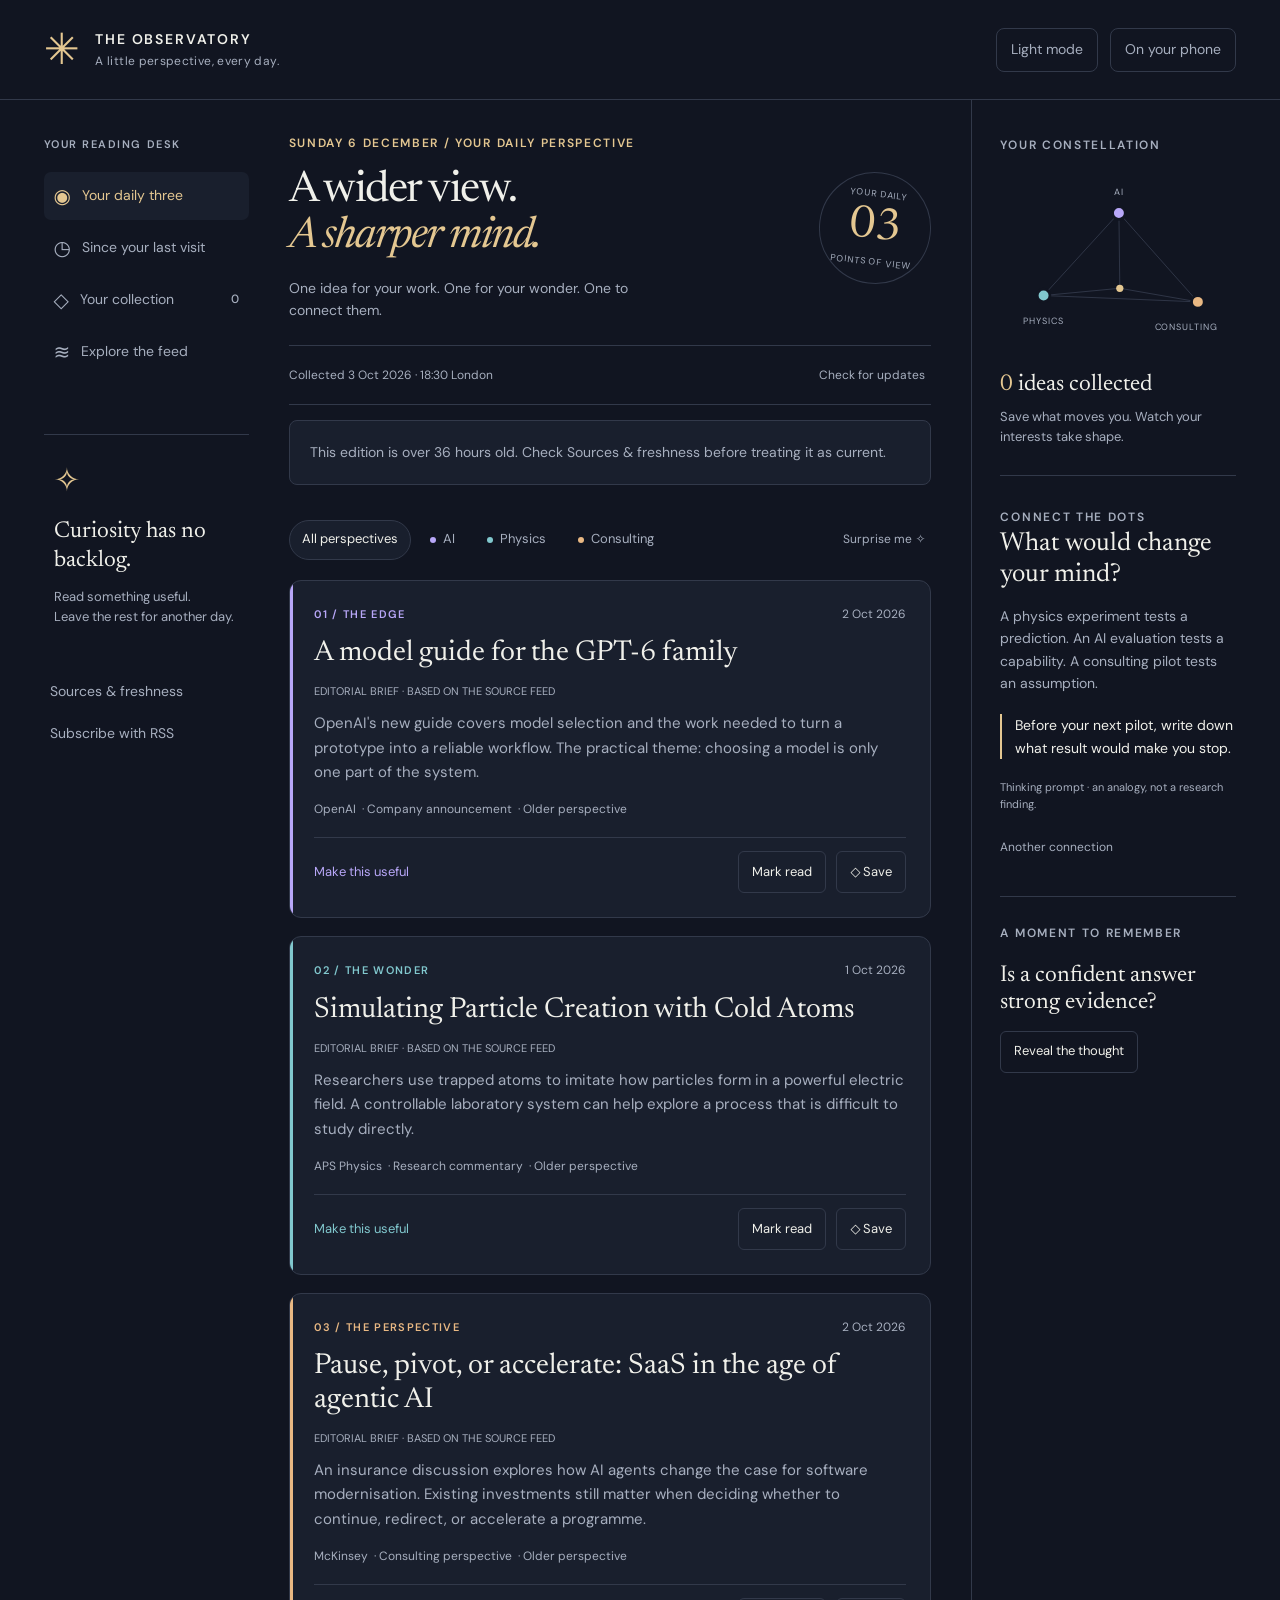
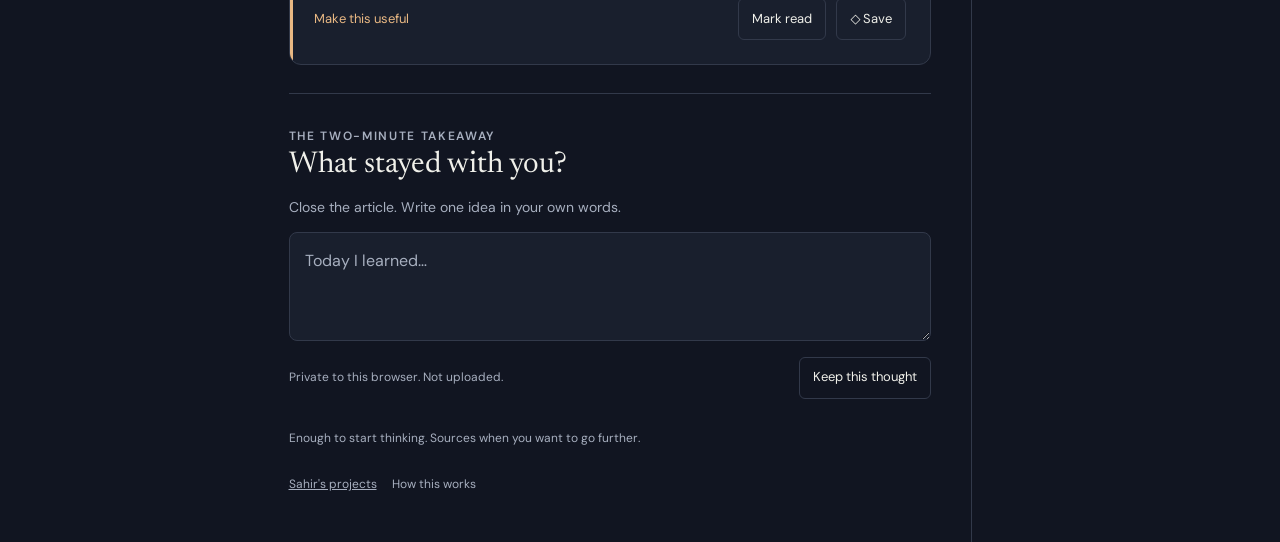
==== observatory/index.html @ 46b8c2c1 "feat: add Observatory reading desk with twice-daily feeds" ====
<!doctype html>
<html lang="en">
<head>
  <meta charset="utf-8">
  <meta name="viewport" content="width=device-width,initial-scale=1">
  <meta name="theme-color" content="#111521">
  <meta name="description" content="A small daily reading ritual for AI, physics and consulting. Discover a useful idea, follow the evidence, and build your own constellation of knowledge.">
  <title>The Observatory · Your daily perspective</title>
  <link rel="icon" href="icon.svg" type="image/svg+xml">
  <link rel="manifest" href="manifest.webmanifest">
  <link rel="alternate" type="application/rss+xml" title="The Observatory" href="feed.xml">
  <link rel="stylesheet" href="style.css">
  <script src="app.js" defer></script>
</head>
<body>
  <a class="skip" href="#main">Skip to stories</a>
  <header class="topbar">
    <a class="brand" href="./" aria-label="The Observatory home"><span class="brand-mark" aria-hidden="true">✳</span><span>THE OBSERVATORY<small>A little perspective, every day.</small></span></a>
    <div class="header-actions"><button id="theme" class="quiet" aria-label="Switch colour theme">Light mode</button><button id="setup" class="quiet">On your phone</button></div>
  </header>
  <div class="layout">
    <aside class="sidebar" aria-label="Reading views">
      <p class="eyebrow">YOUR READING DESK</p>
      <nav id="views"><button data-view="today" class="nav-item active" aria-pressed="true"><span>◉</span> Your daily three</button><button data-view="new" class="nav-item" aria-pressed="false"><span>◷</span> Since your last visit <b id="new-count"></b></button><button data-view="saved" class="nav-item" aria-pressed="false"><span>◇</span> Your collection <b id="saved-count">0</b></button><button data-view="all" class="nav-item" aria-pressed="false"><span>≋</span> Explore the feed</button></nav>
      <div class="sidebar-note"><span class="mini-orbit" aria-hidden="true">✧</span><p>Curiosity has no backlog.</p><small>Read something useful.<br>Leave the rest for another day.</small></div>
      <button id="sources-button" class="text-button">Sources & freshness</button>
      <a class="sidebar-link" href="feed.xml">Subscribe with RSS</a>
    </aside>
    <main id="main" tabindex="-1">
      <section class="intro"><div><p class="eyebrow" id="edition-date">YOUR PERSONAL OBSERVATORY</p><h1 id="view-title">A wider view.<br><em>A sharper mind.</em></h1><p id="view-description">One idea for your work. One for your wonder. One to connect them.</p></div><div class="edition-stamp"><span>YOUR DAILY</span><strong>03</strong><span>POINTS OF VIEW</span></div></section>
      <div class="reading-bar"><span id="freshness" role="status">Opening your edition…</span><button id="refresh" class="text-button">Check for updates</button></div>
      <div id="warning" class="notice" hidden></div>
      <section class="topic-row" aria-label="Topic filter"><button data-topic="all" class="topic active" aria-pressed="true">All perspectives</button><button data-topic="ai" class="topic" aria-pressed="false"><span class="topic-dot ai"></span>AI</button><button data-topic="physics" class="topic" aria-pressed="false"><span class="topic-dot physics"></span>Physics</button><button data-topic="consulting" class="topic" aria-pressed="false"><span class="topic-dot consulting"></span>Consulting</button><button id="surprise" class="text-button surprise">Surprise me ✧</button></section>
      <section id="stories" class="stories" aria-label="Selected stories" aria-live="polite"><div class="empty">Loading source-backed stories…</div></section>
      <section id="ritual" class="ritual"><span class="eyebrow">THE TWO-MINUTE TAKEAWAY</span><h2>What stayed with you?</h2><p>Close the article. Write one idea in your own words.</p><label class="sr-only" for="reflection">Your takeaway</label><textarea id="reflection" rows="3" maxlength="2000" placeholder="Today I learned…"></textarea><div class="reflection-footer"><span id="reflection-status">Private to this browser. Not uploaded.</span><button id="save-reflection" class="small-button">Keep this thought</button></div></section>
      <footer><p>Enough to start thinking. Sources when you want to go further.</p><a href="../">Sahir's projects</a><button id="about" class="text-button">How this works</button></footer>
    </main>
    <aside class="right-rail">
      <section class="constellation"><p class="eyebrow">YOUR CONSTELLATION</p><svg viewBox="0 0 260 205" role="img" aria-label="Your saved stories connect AI, physics and consulting"><path d="M48 135 L131 44 L218 142 Z M48 135 L132 127 L131 44 M132 127 L218 142" class="map-lines"/><circle cx="131" cy="44" r="7" class="star ai-star"/><circle cx="48" cy="135" r="7" class="star physics-star"/><circle cx="218" cy="142" r="7" class="star consulting-star"/><circle cx="132" cy="127" r="4" class="center-star"/><text x="131" y="24" text-anchor="middle">AI</text><text x="48" y="166" text-anchor="middle">PHYSICS</text><text x="205" y="173" text-anchor="middle">CONSULTING</text></svg><p><strong id="constellation-count">0</strong> ideas collected</p><small>Save what moves you. Watch your interests take shape.</small></section>
      <section class="bridge"><span class="eyebrow">CONNECT THE DOTS</span><h2 id="bridge-title">What would change your mind?</h2><p id="bridge-body">A physics experiment tests a prediction. An AI evaluation tests a capability. A consulting pilot tests an assumption.</p><div class="bridge-question" id="bridge-question">Before your next pilot, write down what result would make you stop.</div><small>Thinking prompt · an analogy, not a research finding.</small><button id="next-bridge" class="text-button">Another connection</button></section>
      <section class="recall"><p class="eyebrow">A MOMENT TO REMEMBER</p><h2 id="recall-question">Is a confident answer strong evidence?</h2><button id="recall-reveal" class="small-button">Reveal the thought</button><p id="recall-answer" hidden>Confidence describes presentation. Evidence comes from checking claims against reliable sources and repeatable observations.</p></section>
    </aside>
  </div>
  <dialog id="dialog"><div class="dialog-top"><span class="eyebrow" id="dialog-label">THE OBSERVATORY</span><button id="close-dialog" class="quiet" aria-label="Close dialog">Close ✕</button></div><div id="dialog-content"></div></dialog>
  <div id="toast" class="toast" role="status" hidden></div>
  <noscript><p class="notice">JavaScript is needed for the reading desk. You can still <a href="feed.xml">open the RSS feed</a>.</p></noscript>
</body>
</html>
---- observatory/style.css ----
@import url('https://fonts.googleapis.com/css2?family=DM+Sans:wght@400;500;600;700&family=Newsreader:ital,wght@0,400;0,500;0,600;1,400;1,500&display=swap');
:root{color-scheme:dark;--bg:#111521;--panel:#191f2d;--panel-hover:#202839;--text:#f0f0ea;--muted:#a7afbf;--line:#32394a;--gold:#e4c791;--ai:#b8a7f8;--physics:#81c8ce;--consulting:#e9b883;--font:'DM Sans',system-ui,sans-serif;--serif:'Newsreader',Georgia,serif}
:root[data-theme=light]{color-scheme:light;--bg:#f8f8f5;--panel:#fff;--panel-hover:#eceef4;--text:#172033;--muted:#596274;--line:#d8dce3;--gold:#755418;--ai:#6948b5;--physics:#157078;--consulting:#8c511d}
*{box-sizing:border-box}body{margin:0;background:var(--bg);color:var(--text);font-family:var(--font);font-size:16px;line-height:1.6}button,a,textarea{-webkit-tap-highlight-color:transparent}button{font:inherit;cursor:pointer}button:disabled{opacity:.6;cursor:wait}a{color:inherit}button:focus-visible,a:focus-visible,textarea:focus-visible{outline:3px solid var(--gold);outline-offset:4px}button{touch-action:manipulation}button:hover{filter:brightness(1.12)}.topbar{min-height:100px;padding:24px 3.4%;border-bottom:1px solid var(--line);display:flex;justify-content:space-between;align-items:center;gap:16px}.brand{display:flex;align-items:center;gap:14px;text-decoration:none;font-size:14px;font-weight:600;letter-spacing:.13em}.brand-mark{color:var(--gold);font-size:43px;font-weight:400;line-height:1}.brand small{display:block;font-size:12px;letter-spacing:.03em;font-weight:400;color:var(--muted);margin-top:2px}.header-actions{display:flex;gap:12px}.quiet,.text-button{background:none;border:0;color:var(--muted);font-size:14px;padding:10px 6px;min-height:44px}.quiet{border:1px solid var(--line);border-radius:8px;padding:8px 14px}.text-button:hover,.quiet:hover{color:var(--text)}.layout{display:grid;grid-template-columns:205px minmax(0,1fr) 265px;max-width:1550px;margin:auto;padding:0 3.4%;gap:40px}.sidebar{padding-top:36px;min-width:0}.eyebrow{font-size:12px;letter-spacing:.14em;font-weight:600;color:var(--muted);margin:0 0 18px}.sidebar .eyebrow{font-size:11px}.nav-item{display:flex;align-items:center;gap:11px;min-height:48px;width:100%;border:0;background:none;text-align:left;color:var(--muted);border-radius:7px;padding:12px 10px;margin:4px 0;font-size:14px}.nav-item span{font-size:20px;line-height:1}.nav-item b{font-weight:500;font-size:12px;margin-left:auto}.nav-item.active{background:var(--panel);color:var(--gold)}.sidebar-note{margin:58px 0 22px;padding:20px 10px;border-top:1px solid var(--line)}.mini-orbit{color:var(--gold);font-size:32px}.sidebar-note p{font-family:var(--serif);font-size:23px;line-height:1.25;margin:12px 0}.sidebar-note small,.constellation small,.bridge small{color:var(--muted);font-size:13px;line-height:1.55;display:block}.sidebar-link{display:block;font-size:14px;color:var(--muted);padding:8px 6px;text-decoration:none}main{min-width:0;padding-top:34px}.intro{display:flex;justify-content:space-between;align-items:center;gap:12px;margin-bottom:24px}.intro .eyebrow{color:var(--gold);margin-bottom:16px}h1{font-family:var(--serif);font-weight:400;font-size:clamp(38px,3.4vw,58px);line-height:1.05;letter-spacing:-.035em;margin:0 0 16px}h1 em{font-weight:400;color:var(--gold)}.intro p:not(.eyebrow){font-size:14px;color:var(--muted);max-width:350px;margin:0}.edition-stamp{border:1px solid var(--line);border-radius:50%;width:112px;height:112px;flex-shrink:0;display:flex;align-items:center;justify-content:center;flex-direction:column;transform:rotate(7deg);color:var(--muted)}.edition-stamp span{font-size:9px;letter-spacing:.1em}.edition-stamp strong{font:400 45px/1.2 var(--serif);color:var(--gold)}.reading-bar{display:flex;justify-content:space-between;align-items:center;border-top:1px solid var(--line);border-bottom:1px solid var(--line);gap:8px;padding:7px 0;font-size:12px;color:var(--muted)}.reading-bar .text-button{font-size:12px;flex-shrink:0}.topic-row{display:flex;flex-wrap:wrap;gap:6px;align-items:center;padding:18px 0}.topic{display:flex;align-items:center;gap:7px;padding:7px 12px;min-height:40px;border:1px solid transparent;border-radius:30px;background:none;color:var(--muted);font-size:13px}.topic.active{color:var(--text);background:var(--panel);border-color:var(--line)}.topic-dot{width:6px;height:6px;display:inline-block;border-radius:50%}.ai{background:var(--ai)}.physics{background:var(--physics)}.consulting{background:var(--consulting)}.surprise{margin-left:auto;font-size:12px}.stories{display:grid;gap:18px}.story{background:var(--panel);border:1px solid var(--line);border-radius:12px;overflow:hidden;padding:24px;position:relative}.story::before{content:'';position:absolute;top:0;bottom:0;left:0;width:3px;background:var(--accent)}.story[data-category=ai]{--accent:var(--ai)}.story[data-category=physics]{--accent:var(--physics)}.story[data-category=consulting]{--accent:var(--consulting)}.story-top{display:flex;justify-content:space-between;align-items:center;gap:10px}.story-label{font-size:11px;letter-spacing:.12em;font-weight:600;color:var(--accent)}.story-time{font-size:12px;color:var(--muted)}.story h2{font:400 clamp(25px,2.25vw,32px)/1.16 var(--serif);letter-spacing:-.02em;margin:13px 0}.story h2 button{font:inherit;color:inherit;background:none;border:0;text-align:left;padding:0}.story h2 button:hover{text-decoration:underline;text-decoration-thickness:1px;text-underline-offset:5px}.story-summary{font-size:15px;line-height:1.65;color:var(--muted);margin:10px 0 15px}.source-label{font-size:11px;color:var(--muted);margin:0 0 5px}.story-meta{font-size:12px;color:var(--muted);display:flex;flex-wrap:wrap;gap:6px}.story-meta a{text-decoration:none}.story-meta a:hover{text-decoration:underline}.story-bottom{display:flex;align-items:center;justify-content:space-between;border-top:1px solid var(--line);padding-top:13px;margin-top:18px;gap:8px}.story-actions{display:flex;gap:10px}.small-button{background:transparent;color:var(--text);border:1px solid var(--line);border-radius:6px;font-size:13px;padding:9px 13px;min-height:42px}.small-button[aria-pressed=true]{border-color:var(--gold);color:var(--gold)}.open-button{border:0;background:none;font-size:13px;color:var(--accent);padding:9px 0;min-height:42px}.read-mark{font-size:12px;color:var(--muted)}.right-rail{border-left:1px solid var(--line);padding:36px 0 0 28px;min-width:0}.constellation{padding-bottom:28px}.constellation svg{width:100%;height:auto;max-height:205px}.map-lines{stroke:var(--line);fill:none;stroke-width:1}.star{stroke:var(--bg);stroke-width:3}.ai-star{fill:var(--ai)}.physics-star{fill:var(--physics)}.consulting-star{fill:var(--consulting)}.center-star{fill:var(--gold)}.constellation text{fill:var(--muted);font-size:10px;letter-spacing:1px;font-family:var(--font)}.constellation p:not(.eyebrow){font-family:var(--serif);font-size:23px;margin:0 0 3px}.constellation strong{font-weight:400;color:var(--gold)}.bridge{border-top:1px solid var(--line);border-bottom:1px solid var(--line);padding:27px 0}.bridge h2,.recall h2{font:400 26px/1.2 var(--serif);margin:0 0 14px}.bridge p:not(.eyebrow){font-size:14px;color:var(--muted)}.bridge-question{font-size:14px;border-left:2px solid var(--gold);padding-left:13px;margin:20px 0;color:var(--text)}.bridge small{font-size:11px}.bridge button{margin-top:12px;font-size:12px;padding-left:0}.recall{padding:27px 0}.recall h2{font-size:23px}.recall p:last-child{font-size:14px;color:var(--muted)}.ritual{padding:28px 0 0;margin-top:28px;border-top:1px solid var(--line)}.ritual h2{font:400 30px/1.15 var(--serif);margin:0}.ritual>p:not(.eyebrow){font-size:14px;color:var(--muted)}textarea{width:100%;resize:vertical;background:var(--panel);color:var(--text);border:1px solid var(--line);border-radius:8px;padding:15px;font:400 16px/1.6 var(--font)}textarea::placeholder{color:var(--muted)}.reflection-footer{display:flex;justify-content:space-between;gap:12px;align-items:center;margin-top:8px}.reflection-footer span{font-size:12px;color:var(--muted)}footer{font-size:12px;color:var(--muted);padding:30px 0 35px;display:flex;flex-wrap:wrap;gap:15px;align-items:center}footer p{flex-basis:100%;margin:0}footer a{font-size:12px}footer .text-button{font-size:12px;padding:0}.notice,.empty{border:1px solid var(--line);border-radius:8px;padding:20px;color:var(--muted);background:var(--panel);font-size:14px}.notice{margin:15px 0}.empty h2{font:400 30px var(--serif);color:var(--text)}dialog{width:min(680px,calc(100% - 28px));max-height:90dvh;border:1px solid var(--line);border-radius:14px;background:var(--bg);color:var(--text);padding:28px;overscroll-behavior:contain}dialog::backdrop{background:#050812ba;backdrop-filter:blur(5px)}.dialog-top{display:flex;justify-content:space-between;align-items:center;gap:10px}.dialog-top .eyebrow{margin:0}dialog h2{font:400 35px/1.15 var(--serif);margin:25px 0 16px}dialog h3{font-size:15px;margin:24px 0 8px;color:var(--gold)}dialog p,dialog li{font-size:16px;color:var(--muted)}dialog a{color:var(--gold)}dialog li{margin-bottom:10px}.dialog-actions{display:flex;flex-wrap:wrap;gap:10px;margin-top:25px}.primary-link{display:inline-block;background:var(--gold);color:var(--bg);text-decoration:none;border:0;border-radius:7px;padding:10px 15px;font-size:14px;font-weight:600}.source-row{border-top:1px solid var(--line);padding:13px 0;font-size:14px}.source-row small{display:block;color:var(--muted);font-size:12px}.toast{position:fixed;bottom:24px;left:50%;transform:translateX(-50%);max-width:calc(100% - 30px);width:max-content;background:var(--text);color:var(--bg);padding:13px 20px;border-radius:8px;box-shadow:0 10px 50px #0003;font-size:14px;z-index:10}.skip{position:absolute;top:-80px;left:20px;background:var(--gold);color:var(--bg);padding:12px;z-index:99}.skip:focus{top:15px}.sr-only{position:absolute;width:1px;height:1px;padding:0;margin:-1px;overflow:hidden;clip:rect(0,0,0,0);white-space:nowrap;border:0}[hidden]{display:none!important}
@media(min-width:1600px){.layout{gap:48px}.topbar{padding-left:max(3.4%,calc((100vw - 1445px)/2));padding-right:max(3.4%,calc((100vw - 1445px)/2))}}
@media(max-width:1190px){.layout{grid-template-columns:175px minmax(0,1fr);gap:28px}.right-rail{grid-column:2;border-left:0;padding:0;display:grid;grid-template-columns:1fr 1fr;gap:25px}.constellation{display:none}.bridge,.recall{border-top:1px solid var(--line)}.edition-stamp{width:95px;height:95px}h1{font-size:48px}.sidebar .eyebrow{font-size:10px}}
@media(max-width:720px){.topbar{padding:18px 20px;min-height:80px}.brand{font-size:11px;gap:9px}.brand-mark{font-size:35px}.brand small{font-size:10px}.header-actions{gap:4px}.header-actions .quiet{font-size:12px;padding:8px;border:0}#theme{font-size:0}#theme::after{content:'◐';font-size:23px}.layout{display:flex;flex-direction:column;padding:0 20px;gap:0}.sidebar{padding:13px 0 0}.sidebar>.eyebrow,.sidebar-note,.sidebar>.text-button,.sidebar-link{display:none}.sidebar nav{display:flex;gap:5px;overflow-x:auto;padding:0 0 10px;border-bottom:1px solid var(--line)}.nav-item{white-space:nowrap;width:auto;flex-shrink:0;font-size:12px;gap:6px;min-height:42px;padding:10px}.nav-item span{font-size:17px}.nav-item b:empty{display:none}main{padding-top:27px}.intro{margin-bottom:24px}.intro .eyebrow{font-size:10px}.intro p:not(.eyebrow){font-size:13px;max-width:245px}h1{font-size:42px}.edition-stamp{width:78px;height:78px}.edition-stamp strong{font-size:32px}.edition-stamp span{font-size:7px}.topic-row{gap:3px;padding:14px 0}.topic{font-size:12px;padding:7px 9px}.surprise{padding:5px 0;font-size:11px;min-height:32px}.story{padding:21px}.story h2{font-size:28px}.story-summary{font-size:15px}.story-label{font-size:10px}.story-time{font-size:11px}.story-actions{gap:7px}.small-button{font-size:12px;padding:8px 11px}.right-rail{display:block;padding-bottom:20px}.bridge{padding-top:25px}.recall{border-top:0}.reflection-footer{align-items:flex-start}.reflection-footer span{max-width:180px}.reading-bar{font-size:11px}.reading-bar .text-button{font-size:11px}dialog{padding:23px}.dialog-top .eyebrow{font-size:10px}dialog h2{font-size:31px}footer{padding-bottom:20px}}
@media(prefers-reduced-motion:no-preference){button,a{transition:background .16s,color .16s,border-color .16s}.story{animation:arrive .25s ease-out}@keyframes arrive{from{transform:translateY(5px);opacity:.5}to{transform:translateY(0);opacity:1}}}
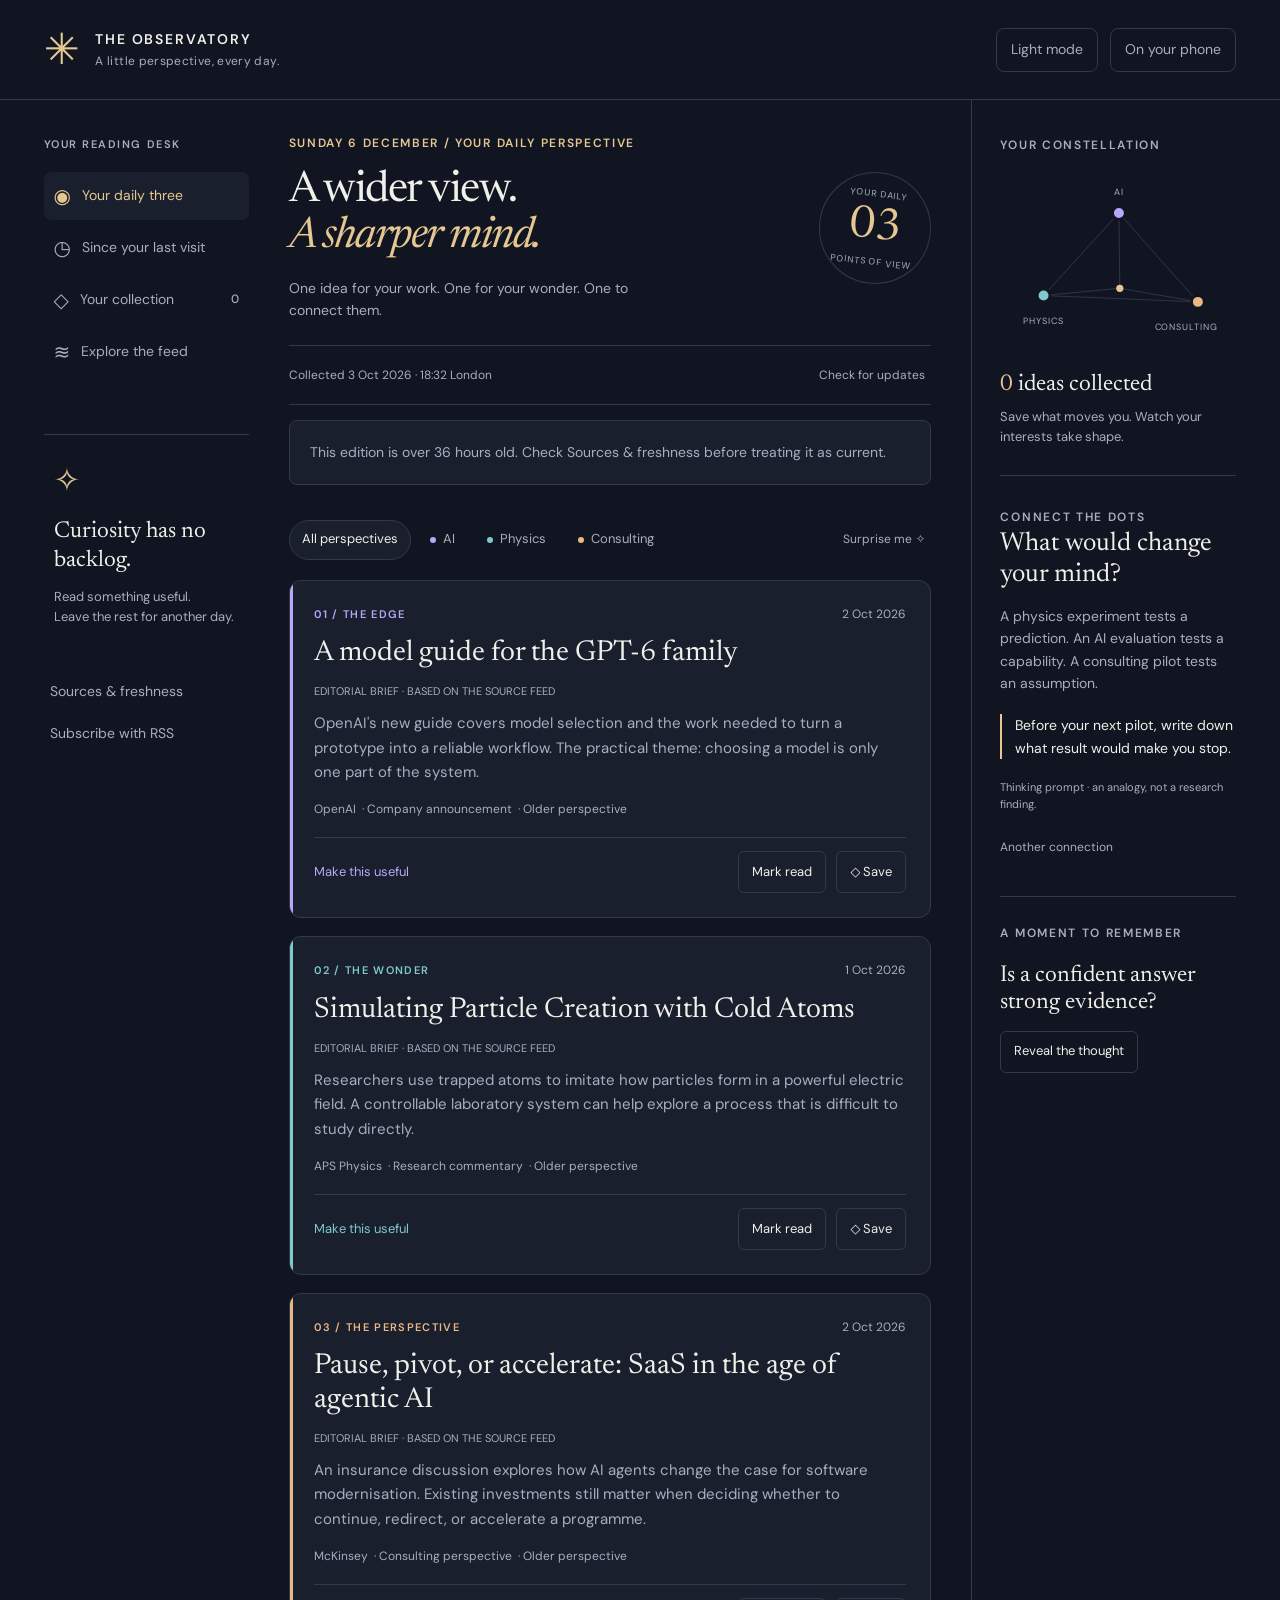
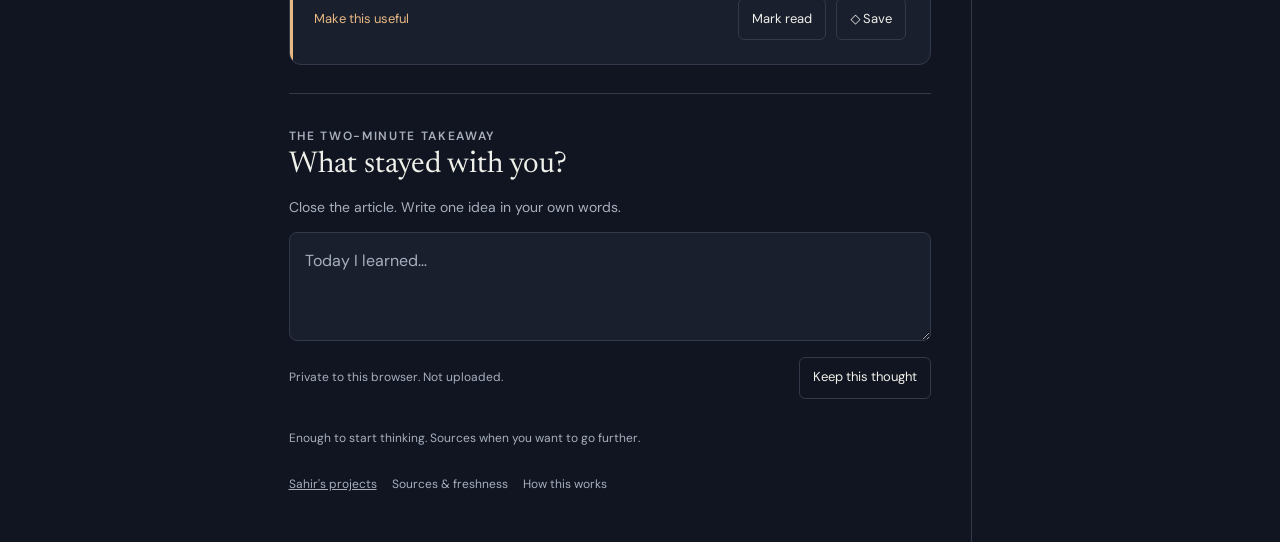
==== commit 478fbf51: "fix: keep source freshness accessible on mobile" ====
--- a/observatory/index.html
+++ b/observatory/index.html
@@ -33,7 +33,7 @@
       <section class="topic-row" aria-label="Topic filter"><button data-topic="all" class="topic active" aria-pressed="true">All perspectives</button><button data-topic="ai" class="topic" aria-pressed="false"><span class="topic-dot ai"></span>AI</button><button data-topic="physics" class="topic" aria-pressed="false"><span class="topic-dot physics"></span>Physics</button><button data-topic="consulting" class="topic" aria-pressed="false"><span class="topic-dot consulting"></span>Consulting</button><button id="surprise" class="text-button surprise">Surprise me ✧</button></section>
       <section id="stories" class="stories" aria-label="Selected stories" aria-live="polite"><div class="empty">Loading source-backed stories…</div></section>
       <section id="ritual" class="ritual"><span class="eyebrow">THE TWO-MINUTE TAKEAWAY</span><h2>What stayed with you?</h2><p>Close the article. Write one idea in your own words.</p><label class="sr-only" for="reflection">Your takeaway</label><textarea id="reflection" rows="3" maxlength="2000" placeholder="Today I learned…"></textarea><div class="reflection-footer"><span id="reflection-status">Private to this browser. Not uploaded.</span><button id="save-reflection" class="small-button">Keep this thought</button></div></section>
-      <footer><p>Enough to start thinking. Sources when you want to go further.</p><a href="../">Sahir's projects</a><button id="about" class="text-button">How this works</button></footer>
+      <footer><p>Enough to start thinking. Sources when you want to go further.</p><a href="../">Sahir's projects</a><button id="sources-footer" class="text-button">Sources & freshness</button><button id="about" class="text-button">How this works</button></footer>
     </main>
     <aside class="right-rail">
       <section class="constellation"><p class="eyebrow">YOUR CONSTELLATION</p><svg viewBox="0 0 260 205" role="img" aria-label="Your saved stories connect AI, physics and consulting"><path d="M48 135 L131 44 L218 142 Z M48 135 L132 127 L131 44 M132 127 L218 142" class="map-lines"/><circle cx="131" cy="44" r="7" class="star ai-star"/><circle cx="48" cy="135" r="7" class="star physics-star"/><circle cx="218" cy="142" r="7" class="star consulting-star"/><circle cx="132" cy="127" r="4" class="center-star"/><text x="131" y="24" text-anchor="middle">AI</text><text x="48" y="166" text-anchor="middle">PHYSICS</text><text x="205" y="173" text-anchor="middle">CONSULTING</text></svg><p><strong id="constellation-count">0</strong> ideas collected</p><small>Save what moves you. Watch your interests take shape.</small></section>
